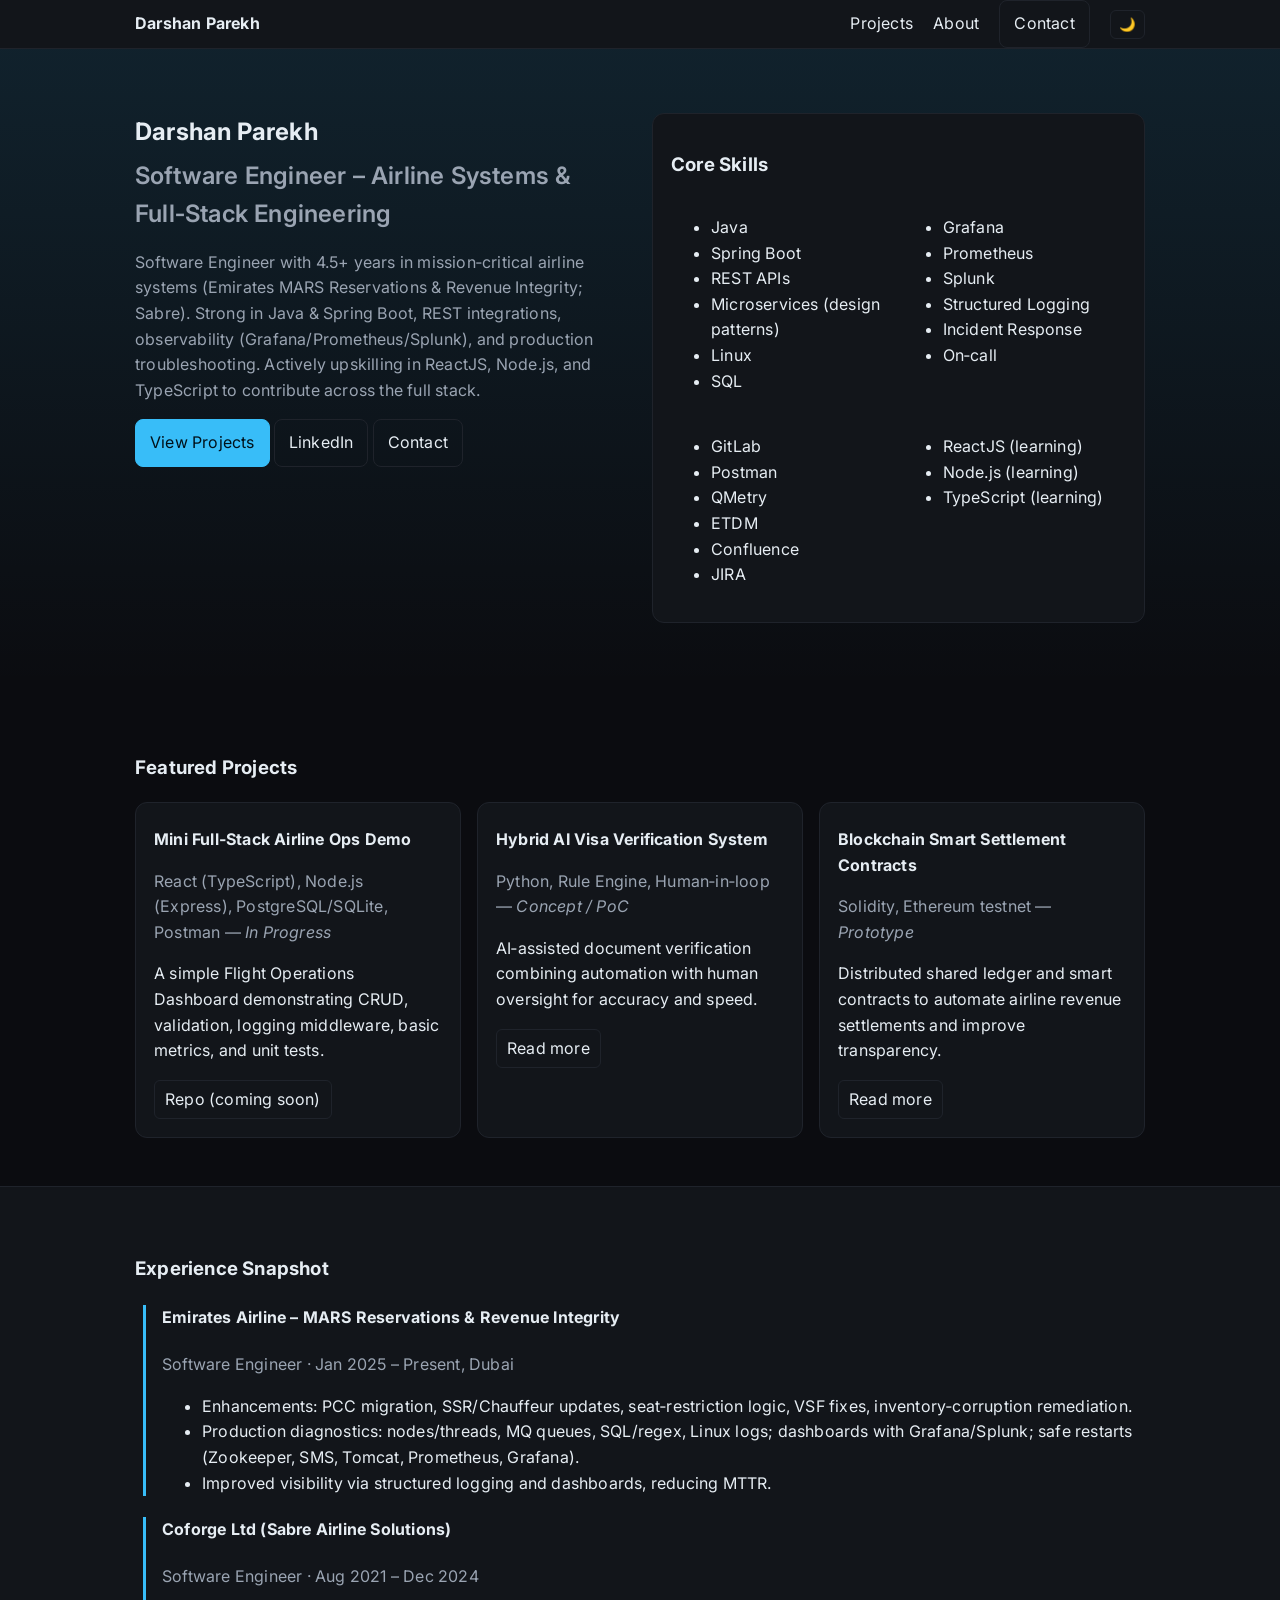
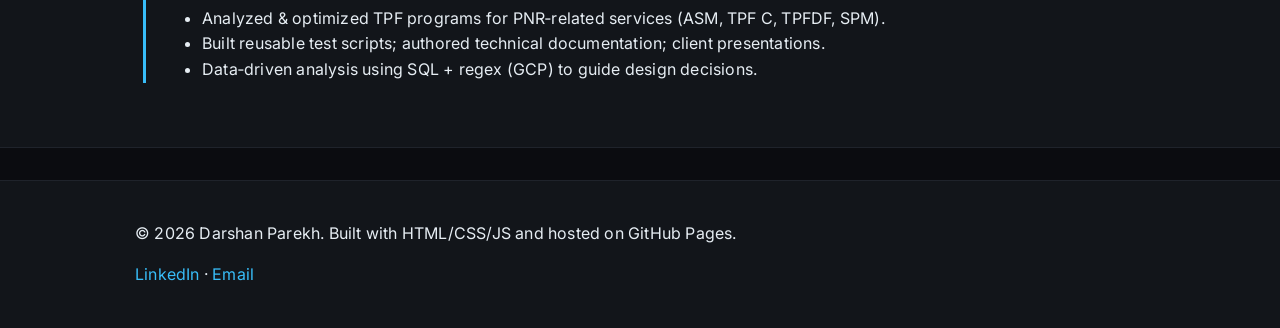
==== index.html @ 19257f22 "Add files via upload" ====
<!doctype html>
<html lang='en'>

    <head>
      <meta charset='utf-8'/>
      <meta name='viewport' content='width=device-width, initial-scale=1'/>
      <title>Darshan Parekh – Portfolio</title>
      <meta name='description' content='Software Engineer with 4.5+ years in mission‑critical airline systems (Emirates MARS Reservations & Revenue Integrity; Sabre). Strong in Java & Spring Boot, REST integrations, observability (Grafana/Prometheus/Splunk), and production troubleshooting. Actively upskilling in ReactJS, Node.js, and TypeScript to contribute across the full stack.'>
      <link rel='preconnect' href='https://fonts.googleapis.com'>
      <link href='https://fonts.googleapis.com/css2?family=Inter:wght@400;600;700&display=swap' rel='stylesheet'>
      <link rel='stylesheet' href='assets/css/styles.css'>
      <script defer src='assets/js/main.js'></script>
      <link rel='icon' href='data:;base64,iVBORw0KGgo='>
      <meta property="og:title" content="Darshan Parekh – Portfolio">
      <meta property="og:description" content="Software Engineer with 4.5+ years in mission‑critical airline systems (Emirates MARS Reservations & Revenue Integrity; Sabre). Strong in Java & Spring Boot, REST integrations, observability (Grafana/Prometheus/Splunk), and production troubleshooting. Actively upskilling in ReactJS, Node.js, and TypeScript to contribute across the full stack.">
      <meta property="og:type" content="website">
      <script type="application/ld+json">{"@context": "https://schema.org", "@type": "Person", "name": "Darshan Parekh", "jobTitle": "Software Engineer \u2013 Airline Systems & Full\u2011Stack Engineering", "email": "mailto:darshan.parekh@emirates.com", "telephone": "+971 56 971 3900", "url": "./index.html", "sameAs": ["https://www.linkedin.com/in/darshan-parekh-32807013a/"]}</script>
    </head>
    
<body>

<header class='site-header'>
  <div class='container nav'>
    <a class='brand' href='index.html'>Darshan Parekh</a>
    <nav>
      <a href='projects.html'>Projects</a>
      <a href='about.html'>About</a>
      <a class='btn' href='mailto:darshan.parekh@emirates.com'>Contact</a>
      <button id='themeToggle' aria-label='Toggle dark mode'>🌙</button>
    </nav>
  </div>
</header>

<section class='hero'>
  <div class='container grid two'>
    <div>
      <h1>Darshan Parekh</h1>
      <h2>Software Engineer – Airline Systems & Full‑Stack Engineering</h2>
      <p class='lead'>Software Engineer with 4.5+ years in mission‑critical airline systems (Emirates MARS Reservations & Revenue Integrity; Sabre). Strong in Java & Spring Boot, REST integrations, observability (Grafana/Prometheus/Splunk), and production troubleshooting. Actively upskilling in ReactJS, Node.js, and TypeScript to contribute across the full stack.</p>
      <div class='cta'>
        <a class='btn primary' href='projects.html'>View Projects</a>
        <a class='btn' href='https://www.linkedin.com/in/darshan-parekh-32807013a/' target='_blank' rel='noopener'>LinkedIn</a>
        <a class='btn outline' href='mailto:darshan.parekh@emirates.com'>Contact</a>
      </div>
    </div>
    <div class='card'>
      <h3>Core Skills</h3>
      <div class='skills'>
        <ul><li>Java</li><li>Spring Boot</li><li>REST APIs</li><li>Microservices (design patterns)</li><li>Linux</li><li>SQL</li></ul><ul><li>Grafana</li><li>Prometheus</li><li>Splunk</li><li>Structured Logging</li><li>Incident Response</li><li>On‑call</li></ul><ul><li>GitLab</li><li>Postman</li><li>QMetry</li><li>ETDM</li><li>Confluence</li><li>JIRA</li></ul><ul><li>ReactJS (learning)</li><li>Node.js (learning)</li><li>TypeScript (learning)</li></ul>
      </div>
    </div>
  </div>
</section>

<section class='section'>
  <div class='container'>
    <h3>Featured Projects</h3>
    <div class='cards'>
      <article class='card'><h4>Mini Full‑Stack Airline Ops Demo</h4><p class='muted'>React (TypeScript), Node.js (Express), PostgreSQL/SQLite, Postman — <em>In Progress</em></p><p>A simple Flight Operations Dashboard demonstrating CRUD, validation, logging middleware, basic metrics, and unit tests.</p><a class='btn small' href='#'>Repo (coming soon)</a></article><article class='card'><h4>Hybrid AI Visa Verification System</h4><p class='muted'>Python, Rule Engine, Human‑in‑loop — <em>Concept / PoC</em></p><p>AI‑assisted document verification combining automation with human oversight for accuracy and speed.</p><a class='btn small' href='#'>Read more</a></article><article class='card'><h4>Blockchain Smart Settlement Contracts</h4><p class='muted'>Solidity, Ethereum testnet — <em>Prototype</em></p><p>Distributed shared ledger and smart contracts to automate airline revenue settlements and improve transparency.</p><a class='btn small' href='#'>Read more</a></article>
    </div>
  </div>
</section>

<section class='section alt'>
  <div class='container'>
    <h3>Experience Snapshot</h3>
    <div class='timeline'>
      <div class='t-item'><h4>Emirates Airline – MARS Reservations & Revenue Integrity</h4><p class='muted'>Software Engineer · Jan 2025 – Present, Dubai</p><ul><li>Enhancements: PCC migration, SSR/Chauffeur updates, seat‑restriction logic, VSF fixes, inventory‑corruption remediation.</li><li>Production diagnostics: nodes/threads, MQ queues, SQL/regex, Linux logs; dashboards with Grafana/Splunk; safe restarts (Zookeeper, SMS, Tomcat, Prometheus, Grafana).</li><li>Improved visibility via structured logging and dashboards, reducing MTTR.</li></ul></div><div class='t-item'><h4>Coforge Ltd (Sabre Airline Solutions)</h4><p class='muted'>Software Engineer · Aug 2021 – Dec 2024</p><ul><li>Analyzed & optimized TPF programs for PNR‑related services (ASM, TPF C, TPFDF, SPM).</li><li>Built reusable test scripts; authored technical documentation; client presentations.</li><li>Data‑driven analysis using SQL + regex (GCP) to guide design decisions.</li></ul></div>
    </div>
  </div>
</section>


<footer class='site-footer'>
  <div class='container'>
    <p>© 2026 Darshan Parekh. Built with HTML/CSS/JS and hosted on GitHub Pages.</p>
    <p><a href='https://www.linkedin.com/in/darshan-parekh-32807013a/' target='_blank' rel='noopener'>LinkedIn</a> · <a href='mailto:darshan.parekh@emirates.com'>Email</a></p>
  </div>
</footer>

</body>
</html>
---- assets/css/styles.css ----
:root{--bg:#0b0c10;--panel:#12151a;--text:#e6edf3;--muted:#9aa4b2;--brand:#38bdf8;--accent:#34d399;--border:#1f232b}
:root.light{--bg:#ffffff;--panel:#f8fafc;--text:#0f172a;--muted:#475569;--brand:#0ea5e9;--accent:#16a34a;--border:#e2e8f0}
*{box-sizing:border-box}html,body{height:100%}body{margin:0;font:16px/1.6 Inter,system-ui,-apple-system,Segoe UI,Roboto;letter-spacing:0.2px;background:var(--bg);color:var(--text)}a{color:var(--brand);text-decoration:none}a:hover{text-decoration:underline}
.container{max-width:1050px;margin:0 auto;padding:0 20px}
.site-header{position:sticky;top:0;background:var(--panel);border-bottom:1px solid var(--border);z-index:10}
.nav{display:flex;align-items:center;justify-content:space-between}
.brand{font-weight:700;color:var(--text)}
nav a{margin:0 8px;color:var(--text)}
#themeToggle{margin-left:8px;border:1px solid var(--border);background:transparent;color:var(--text);padding:6px 8px;border-radius:6px;cursor:pointer}
.hero{padding:64px 0;background:linear-gradient(180deg,rgba(56,189,248,0.12),transparent)}
.hero h1{margin:0 0 6px}
.hero h2{margin:0 0 16px;font-weight:600;color:var(--muted)}
.lead{color:var(--muted)}
.cta{margin-top:16px}
.btn{display:inline-block;border:1px solid var(--border);padding:10px 14px;border-radius:8px;color:var(--text);background:transparent}
.btn:hover{background:var(--panel)}
.btn.primary{background:var(--brand);border-color:var(--brand);color:#00111a}
.btn.primary:hover{filter:brightness(0.95)}
.btn.outline{background:transparent}
.btn.small{padding:6px 10px;border-radius:6px}
.section{padding:48px 0}
.section.alt{background:var(--panel);border-top:1px solid var(--border);border-bottom:1px solid var(--border)}
.grid.two{display:grid;grid-template-columns:repeat(2,1fr);gap:24px}
@media(max-width:900px){.grid.two{grid-template-columns:1fr}}
.card{background:var(--panel);border:1px solid var(--border);border-radius:12px;padding:18px}
.cards{display:grid;grid-template-columns:repeat(3,1fr);gap:16px}
@media(max-width:1000px){.cards{grid-template-columns:repeat(2,1fr)}}
@media(max-width:650px){.cards{grid-template-columns:1fr}}
.card h4{margin:6px 0}
.muted{color:var(--muted)}
.skills{display:grid;grid-template-columns:repeat(2,1fr);gap:8px}
.timeline .t-item{border-left:3px solid var(--brand);margin-left:8px;padding-left:16px;margin-bottom:16px}
.site-footer{border-top:1px solid var(--border);background:var(--panel);padding:24px 0;margin-top:32px}
.row{display:flex;gap:8px;flex-wrap:wrap}
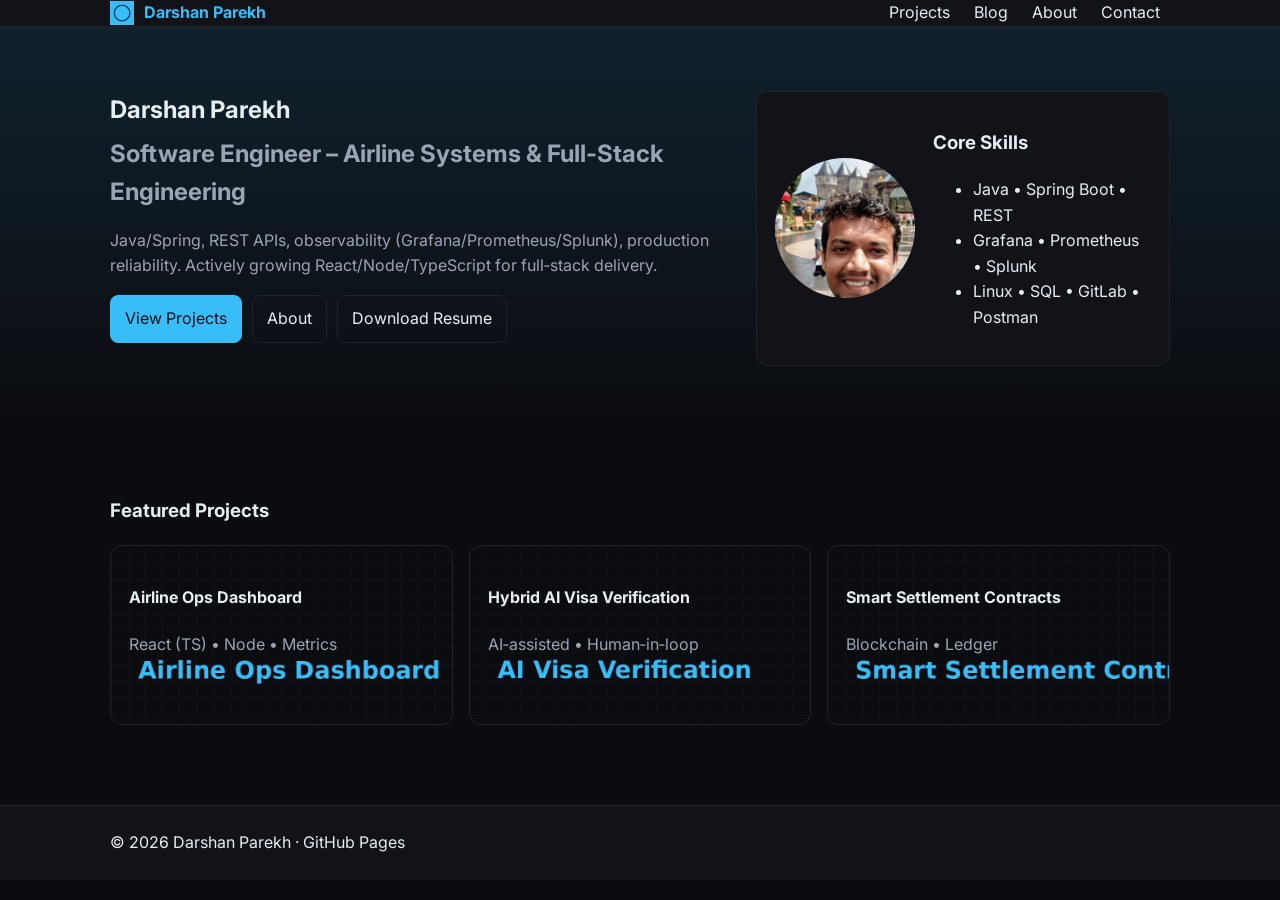
==== commit 51f370e0: "Add files via upload" ====
--- a/index.html
+++ b/index.html
@@ -1,33 +1,22 @@
 
-<!doctype html>
-<html lang='en'>
+<!doctype html><html lang='en'><head><title>Darshan Parekh – Portfolio</title>
+  <meta charset='utf-8'/>
+  <meta name='viewport' content='width=device-width, initial-scale=1'/>
+  <link rel='icon' href='favicon.ico'>
+  <link rel='preconnect' href='https://fonts.googleapis.com'>
+  <link href='https://fonts.googleapis.com/css2?family=Inter:wght@400;600;700&display=swap' rel='stylesheet'>
+  <link rel='stylesheet' href='assets/css/styles.css'>
+  <meta property='og:image' content='assets/img/og-image.png'>
+</head><body>
 
-    <head>
-      <meta charset='utf-8'/>
-      <meta name='viewport' content='width=device-width, initial-scale=1'/>
-      <title>Darshan Parekh – Portfolio</title>
-      <meta name='description' content='Software Engineer with 4.5+ years in mission‑critical airline systems (Emirates MARS Reservations & Revenue Integrity; Sabre). Strong in Java & Spring Boot, REST integrations, observability (Grafana/Prometheus/Splunk), and production troubleshooting. Actively upskilling in ReactJS, Node.js, and TypeScript to contribute across the full stack.'>
-      <link rel='preconnect' href='https://fonts.googleapis.com'>
-      <link href='https://fonts.googleapis.com/css2?family=Inter:wght@400;600;700&display=swap' rel='stylesheet'>
-      <link rel='stylesheet' href='assets/css/styles.css'>
-      <script defer src='assets/js/main.js'></script>
-      <link rel='icon' href='data:;base64,iVBORw0KGgo='>
-      <meta property="og:title" content="Darshan Parekh – Portfolio">
-      <meta property="og:description" content="Software Engineer with 4.5+ years in mission‑critical airline systems (Emirates MARS Reservations & Revenue Integrity; Sabre). Strong in Java & Spring Boot, REST integrations, observability (Grafana/Prometheus/Splunk), and production troubleshooting. Actively upskilling in ReactJS, Node.js, and TypeScript to contribute across the full stack.">
-      <meta property="og:type" content="website">
-      <script type="application/ld+json">{"@context": "https://schema.org", "@type": "Person", "name": "Darshan Parekh", "jobTitle": "Software Engineer \u2013 Airline Systems & Full\u2011Stack Engineering", "email": "mailto:darshan.parekh@emirates.com", "telephone": "+971 56 971 3900", "url": "./index.html", "sameAs": ["https://www.linkedin.com/in/darshan-parekh-32807013a/"]}</script>
-    </head>
-    
-<body>
-
-<header class='site-header'>
-  <div class='container nav'>
-    <a class='brand' href='index.html'>Darshan Parekh</a>
-    <nav>
+<header class='header'>
+  <div class='container bar'>
+    <a class='brand' href='index.html'><img src='assets/img/favicon-32.png' alt=''> Darshan Parekh</a>
+    <nav class='nav'>
       <a href='projects.html'>Projects</a>
+      <a href='blog.html'>Blog</a>
       <a href='about.html'>About</a>
-      <a class='btn' href='mailto:darshan.parekh@emirates.com'>Contact</a>
-      <button id='themeToggle' aria-label='Toggle dark mode'>🌙</button>
+      <a href='contact.html'>Contact</a>
     </nav>
   </div>
 </header>
@@ -37,47 +26,39 @@
     <div>
       <h1>Darshan Parekh</h1>
       <h2>Software Engineer – Airline Systems & Full‑Stack Engineering</h2>
-      <p class='lead'>Software Engineer with 4.5+ years in mission‑critical airline systems (Emirates MARS Reservations & Revenue Integrity; Sabre). Strong in Java & Spring Boot, REST integrations, observability (Grafana/Prometheus/Splunk), and production troubleshooting. Actively upskilling in ReactJS, Node.js, and TypeScript to contribute across the full stack.</p>
+      <p class='lead'>Java/Spring, REST APIs, observability (Grafana/Prometheus/Splunk), production reliability. Actively growing React/Node/TypeScript for full‑stack delivery.</p>
       <div class='cta'>
         <a class='btn primary' href='projects.html'>View Projects</a>
-        <a class='btn' href='https://www.linkedin.com/in/darshan-parekh-32807013a/' target='_blank' rel='noopener'>LinkedIn</a>
-        <a class='btn outline' href='mailto:darshan.parekh@emirates.com'>Contact</a>
+        <a class='btn' href='about.html'>About</a>
+        <a class='btn' href='Darshan_Parekh_Resume_Emirates_FullStack_SSE.docx' download>Download Resume</a>
       </div>
     </div>
-    <div class='card'>
-      <h3>Core Skills</h3>
-      <div class='skills'>
-        <ul><li>Java</li><li>Spring Boot</li><li>REST APIs</li><li>Microservices (design patterns)</li><li>Linux</li><li>SQL</li></ul><ul><li>Grafana</li><li>Prometheus</li><li>Splunk</li><li>Structured Logging</li><li>Incident Response</li><li>On‑call</li></ul><ul><li>GitLab</li><li>Postman</li><li>QMetry</li><li>ETDM</li><li>Confluence</li><li>JIRA</li></ul><ul><li>ReactJS (learning)</li><li>Node.js (learning)</li><li>TypeScript (learning)</li></ul>
+    <div class='card profile'>
+      <img src='assets/img/profile.jpg' alt='Profile'>
+      <div>
+        <h3>Core Skills</h3>
+        <ul>
+          <li>Java • Spring Boot • REST</li>
+          <li>Grafana • Prometheus • Splunk</li>
+          <li>Linux • SQL • GitLab • Postman</li>
+        </ul>
       </div>
     </div>
   </div>
 </section>
-
 <section class='section'>
   <div class='container'>
     <h3>Featured Projects</h3>
     <div class='cards'>
-      <article class='card'><h4>Mini Full‑Stack Airline Ops Demo</h4><p class='muted'>React (TypeScript), Node.js (Express), PostgreSQL/SQLite, Postman — <em>In Progress</em></p><p>A simple Flight Operations Dashboard demonstrating CRUD, validation, logging middleware, basic metrics, and unit tests.</p><a class='btn small' href='#'>Repo (coming soon)</a></article><article class='card'><h4>Hybrid AI Visa Verification System</h4><p class='muted'>Python, Rule Engine, Human‑in‑loop — <em>Concept / PoC</em></p><p>AI‑assisted document verification combining automation with human oversight for accuracy and speed.</p><a class='btn small' href='#'>Read more</a></article><article class='card'><h4>Blockchain Smart Settlement Contracts</h4><p class='muted'>Solidity, Ethereum testnet — <em>Prototype</em></p><p>Distributed shared ledger and smart contracts to automate airline revenue settlements and improve transparency.</p><a class='btn small' href='#'>Read more</a></article>
+      <article class='card thumb' style="background-image:url('assets/img/thumb1.png')"><h4>Airline Ops Dashboard</h4><p class='muted'>React (TS) • Node • Metrics</p></article>
+      <article class='card thumb' style="background-image:url('assets/img/thumb2.png')"><h4>Hybrid AI Visa Verification</h4><p class='muted'>AI‑assisted • Human‑in‑loop</p></article>
+      <article class='card thumb' style="background-image:url('assets/img/thumb3.png')"><h4>Smart Settlement Contracts</h4><p class='muted'>Blockchain • Ledger</p></article>
     </div>
   </div>
 </section>
 
-<section class='section alt'>
-  <div class='container'>
-    <h3>Experience Snapshot</h3>
-    <div class='timeline'>
-      <div class='t-item'><h4>Emirates Airline – MARS Reservations & Revenue Integrity</h4><p class='muted'>Software Engineer · Jan 2025 – Present, Dubai</p><ul><li>Enhancements: PCC migration, SSR/Chauffeur updates, seat‑restriction logic, VSF fixes, inventory‑corruption remediation.</li><li>Production diagnostics: nodes/threads, MQ queues, SQL/regex, Linux logs; dashboards with Grafana/Splunk; safe restarts (Zookeeper, SMS, Tomcat, Prometheus, Grafana).</li><li>Improved visibility via structured logging and dashboards, reducing MTTR.</li></ul></div><div class='t-item'><h4>Coforge Ltd (Sabre Airline Solutions)</h4><p class='muted'>Software Engineer · Aug 2021 – Dec 2024</p><ul><li>Analyzed & optimized TPF programs for PNR‑related services (ASM, TPF C, TPFDF, SPM).</li><li>Built reusable test scripts; authored technical documentation; client presentations.</li><li>Data‑driven analysis using SQL + regex (GCP) to guide design decisions.</li></ul></div>
-    </div>
-  </div>
-</section>
-
-
 <footer class='site-footer'>
-  <div class='container'>
-    <p>© 2026 Darshan Parekh. Built with HTML/CSS/JS and hosted on GitHub Pages.</p>
-    <p><a href='https://www.linkedin.com/in/darshan-parekh-32807013a/' target='_blank' rel='noopener'>LinkedIn</a> · <a href='mailto:darshan.parekh@emirates.com'>Email</a></p>
-  </div>
+  <div class='container'>© 2026 Darshan Parekh · GitHub Pages</div>
 </footer>
 
-</body>
-</html>
+</body></html>
--- a/assets/css/styles.css
+++ b/assets/css/styles.css
@@ -1,35 +1,34 @@
 
-:root{--bg:#0b0c10;--panel:#12151a;--text:#e6edf3;--muted:#9aa4b2;--brand:#38bdf8;--accent:#34d399;--border:#1f232b}
-:root.light{--bg:#ffffff;--panel:#f8fafc;--text:#0f172a;--muted:#475569;--brand:#0ea5e9;--accent:#16a34a;--border:#e2e8f0}
-*{box-sizing:border-box}html,body{height:100%}body{margin:0;font:16px/1.6 Inter,system-ui,-apple-system,Segoe UI,Roboto;letter-spacing:0.2px;background:var(--bg);color:var(--text)}a{color:var(--brand);text-decoration:none}a:hover{text-decoration:underline}
-.container{max-width:1050px;margin:0 auto;padding:0 20px}
-.site-header{position:sticky;top:0;background:var(--panel);border-bottom:1px solid var(--border);z-index:10}
-.nav{display:flex;align-items:center;justify-content:space-between}
-.brand{font-weight:700;color:var(--text)}
-nav a{margin:0 8px;color:var(--text)}
-#themeToggle{margin-left:8px;border:1px solid var(--border);background:transparent;color:var(--text);padding:6px 8px;border-radius:6px;cursor:pointer}
-.hero{padding:64px 0;background:linear-gradient(180deg,rgba(56,189,248,0.12),transparent)}
-.hero h1{margin:0 0 6px}
-.hero h2{margin:0 0 16px;font-weight:600;color:var(--muted)}
+:root{--bg:#0b0c10;--panel:#111318;--text:#e6edf3;--muted:#9aa4b2;--brand:#38bdf8;--accent:#34d399;--border:#1f232b}
+*{box-sizing:border-box}html,body{height:100%}body{margin:0;font:16px/1.6 Inter,system-ui,-apple-system,Segoe UI,Roboto;background:var(--bg);color:var(--text)}a{color:var(--brand);text-decoration:none}a:hover{text-decoration:underline}
+.container{max-width:1100px;margin:0 auto;padding:0 20px}
+.header{position:sticky;top:0;background:var(--panel);border-bottom:1px solid var(--border);z-index:10}
+.header .bar{display:flex;align-items:center;justify-content:space-between}
+.brand{display:flex;align-items:center;gap:10px;font-weight:700}
+.brand img{width:24px;height:24px}
+.nav a{margin:0 10px;color:var(--text)}
+.hero{padding:64px 0;background:linear-gradient(180deg,rgba(56,189,248,.12),transparent)}
+.hero h1{margin:0}
+.hero h2{margin:6px 0 14px;color:var(--muted)}
 .lead{color:var(--muted)}
-.cta{margin-top:16px}
+.cta{margin-top:16px;display:flex;gap:10px;flex-wrap:wrap}
 .btn{display:inline-block;border:1px solid var(--border);padding:10px 14px;border-radius:8px;color:var(--text);background:transparent}
 .btn:hover{background:var(--panel)}
 .btn.primary{background:var(--brand);border-color:var(--brand);color:#00111a}
-.btn.primary:hover{filter:brightness(0.95)}
-.btn.outline{background:transparent}
 .btn.small{padding:6px 10px;border-radius:6px}
+.grid.two{display:grid;grid-template-columns:1.2fr .8fr;gap:24px}
+@media(max-width:900px){.grid.two{grid-template-columns:1fr}}
+.card{background:var(--panel);border:1px solid var(--border);border-radius:12px;padding:18px}
+.profile{display:flex;align-items:center;gap:18px}
+.profile img{width:140px;height:140px;border-radius:50%;object-fit:cover}
 .section{padding:48px 0}
 .section.alt{background:var(--panel);border-top:1px solid var(--border);border-bottom:1px solid var(--border)}
-.grid.two{display:grid;grid-template-columns:repeat(2,1fr);gap:24px}
-@media(max-width:900px){.grid.two{grid-template-columns:1fr}}
-.card{background:var(--panel);border:1px solid var(--border);border-radius:12px;padding:18px}
 .cards{display:grid;grid-template-columns:repeat(3,1fr);gap:16px}
 @media(max-width:1000px){.cards{grid-template-columns:repeat(2,1fr)}}
 @media(max-width:650px){.cards{grid-template-columns:1fr}}
-.card h4{margin:6px 0}
+.thumb{background-position:center;background-size:cover;min-height:180px;border-radius:12px}
 .muted{color:var(--muted)}
-.skills{display:grid;grid-template-columns:repeat(2,1fr);gap:8px}
-.timeline .t-item{border-left:3px solid var(--brand);margin-left:8px;padding-left:16px;margin-bottom:16px}
 .site-footer{border-top:1px solid var(--border);background:var(--panel);padding:24px 0;margin-top:32px}
-.row{display:flex;gap:8px;flex-wrap:wrap}
+.success,.error{padding:12px;border-radius:8px}
+.success{background:#052e1d;color:#d1fae5;border:1px solid #065f46}
+.error{background:#3b0d0d;color:#fee2e2;border:1px solid #7f1d1d}
